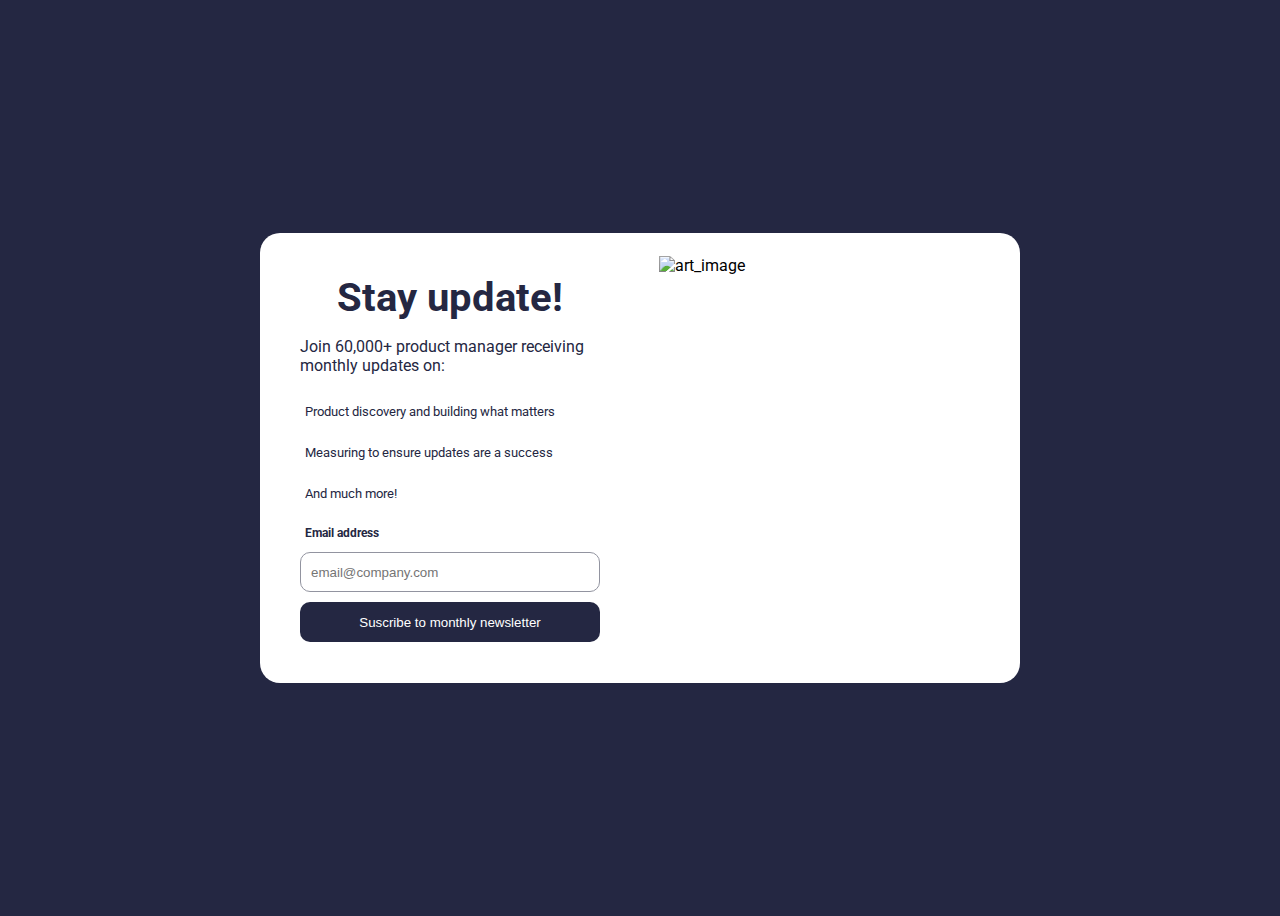
==== index.html @ 1f0d5687 "Add files via upload" ====
<!DOCTYPE html>
<html lang="en">
<head>
  <meta charset="UTF-8">
  <meta name="viewport" content="width=device-width, initial-scale=1.0"> 
  <link rel="stylesheet" href="./style.css">  
  <title>FM | Newsletter sign-up</title>
</head>
<body>
  <section class="login">
    <div class="login_user">
      <h1>
        Stay update!
      </h1>
      <p class="login_user_subt">
        Join 60,000+ product manager receiving monthly updates on: 
      </p>
      <div>
        <div class="login_user_advans">
          <img src="./assets/images/icon-list.svg" alt="" srcset="">
          <p>Product discovery and building what matters</p>
        </div>
        <div class="login_user_advans">
          <img src="./assets/images/icon-list.svg" alt="" srcset="">
          <p>Measuring to ensure updates are a success</p>
        </div>
        <div class="login_user_advans">
          <img src="./assets/images/icon-list.svg" alt="" srcset="">
          <p>And much more!</p>
        </div>
      </div>
      <div class="input_titles">
        <p class="login_user_input_title">Email address</p>
        <p class="login_user_input_title_invalid" id="email_invalid">valid Email address</p>
      </div>
      <input type="email" class="login_user_input" id="log_user_input" placeholder="email@company.com">
      <button class="login_user_btn" id="btn_register">Suscribe to monthly newsletter</button>
    </div>
    
    <div  class="login_image">
      <img src="./assets/images/illustration-sign-up-desktop.svg" alt="art_image" srcset="" class="login_image_img">
    </div>
  </section>

  <script type ="module" src="./script.mjs"></script>
</body>
</html>
---- style.css ----
@import url('https://fonts.googleapis.com/css2?family=Outfit:wght@400;700&family=Roboto:wght@100;300;400;500&display=swap');

*{
    box-sizing: border-box;
}
body{
    background-color: hsl(234, 29%, 20%);
    font-family: 'Roboto', sans-serif;
}
.login{
    height: 100vh;
    display: flex;
    justify-content: center;
    align-items: center;
}
.login_user{
    color: hsl(234, 29%, 20%);
    display: flex;
    flex-direction: column;
    justify-content: center;
    align-items: center;
    background-color: hsl(0, 0%, 100%);
    width: 380px;
    height: 450px;
    border-bottom-left-radius: 20px;
    border-top-left-radius: 20px;
}
.login_user h1{
    font-size: 40px;
    margin: 0px;
}
.login_user_subt{
    width: 300px;
}
.login_user_advans{
    width: 300px;
    font-size: 13px;
    display: flex;
    justify-content: start;
}
.login_user_advans p{
    margin-left: 5px;
}
.input_titles{
    width: 300px;
    display: flex;
}
.login_user_input_title{
    width: 300px;
    padding-left: 5px;
    text-align: left;
    font-size: 12px;
    font-weight: bold;
    color: hsl(234, 29%, 20%);
}
.login_user_input_title_invalid{
    display: none;
}
.login_user_input_title_showinvalid{
    margin: 2px;
    width: 300px;
    padding-left: 5px;
    text-align: right;
    font-size: 12px;
    font-weight: 400;
    color: hsl(4, 100%, 67%);
}
.login_user_input{
    width: 300px;
    height: 40px;
    border: 1px solid hsl(231, 7%, 60%);
    border-radius: 10px;
    padding-left: 10px;
    cursor: pointer;
}
.login_user_input_error{
    width: 300px;
    height: 40px;
    border: 1px solid hsl(4, 100%, 67%);
    background-color: hsl(4, 100%, 67%, 0.2);
    border-radius: 10px;
    padding-left: 10px;
}
.login_user_input_error::placeholder{
    color: hsl(4, 100%, 67%);
}
.login_user_btn{
    width: 300px;
    height: 40px;
    color: hsl(0, 0%, 100%);
    background-color: hsl(234, 29%, 20%);
    border: none;
    border-radius: 10px;
    margin-top: 10px;
}
.login_user_btn:hover{
    cursor: pointer;
    background-color: hsl(4, 100%, 67%);
}
.login_image{
    background-color: hsl(0, 0%, 100%);
    width: 380px;
    height: 450px;
    border-bottom-right-radius: 20px;
    border-top-right-radius: 20px;
    display: flex;
    justify-content: center;
    align-items: center;
}
.login_image_img{
    width:90%;
    height:90%;
}

/* SECTION SUCCES CARDS */

.success_section{
    height: 100vh;
    display: flex;
    justify-content: center;
    align-items: center;
    background-color: hsl(234, 29%, 20%);
}
.success_card{
    width: 350px;
    height: 350px;
    background-color: hsl(0, 0%, 100%);
    border-radius: 20px;
    display: flex;
    flex-direction: column;
    justify-content: center;
    align-items: baseline;
}
.success_card img{
    width: 13%;
    margin-left: 30px;
    margin-bottom: 10px;
}
.success_card h1{
    margin: 10px;
    font-size: 40px;
}
.success_card p{
    width: 80%;
    margin: 0;
    font-size: 12px;
}
.email_acount{
    font-weight: bold;
}
.success_card button{
    width: 280px;
    height: 40px;
    margin-top: 20px;
    background-color: hsl(234, 29%, 20%);
    color: hsl(0, 0%, 100%);
    border: none;
    border-radius: 10px;
}
.success_card button:hover{
    cursor: pointer;
    background-color: hsl(4, 100%, 67%);
}

@media only screen and (max-width: 620px) {
    .login{
        display: flex;
        flex-direction: column-reverse;
        justify-content: center;
        align-items: center;
    }
    .login_user {
        width: 375px;
        height: 500px;
        border-bottom-left-radius: 0px;
        border-top-left-radius: 0px;
    }
    .login_image{
        width: 375px;
        height: 300px;
        border-bottom-right-radius: 0px;
        border-top-right-radius: 0px;
    }
    .login_image_img{
        width:100%;
        height:100%;
        object-fit: cover;
        border-bottom-right-radius: 10px;
        border-bottom-left-radius: 10px;

    }
    .success_section{
        height: 100vh;
        display: flex;
        justify-content: center;
        align-items: center;
        background-color: hsl(0, 0%, 100%);
    }
    .success_card{
        width: 350px;
        height: 600px;
        background-color: hsl(0, 0%, 100%);
        border-radius: 20px;
        display: flex;
        flex-direction: column;
        justify-content: center;
        align-items: baseline;
    }
    .success_card p{
        width: 80%;
        margin: 0;
        font-size: 12px;
        margin-top: 10px;
        margin-bottom: 190px;
    }
}
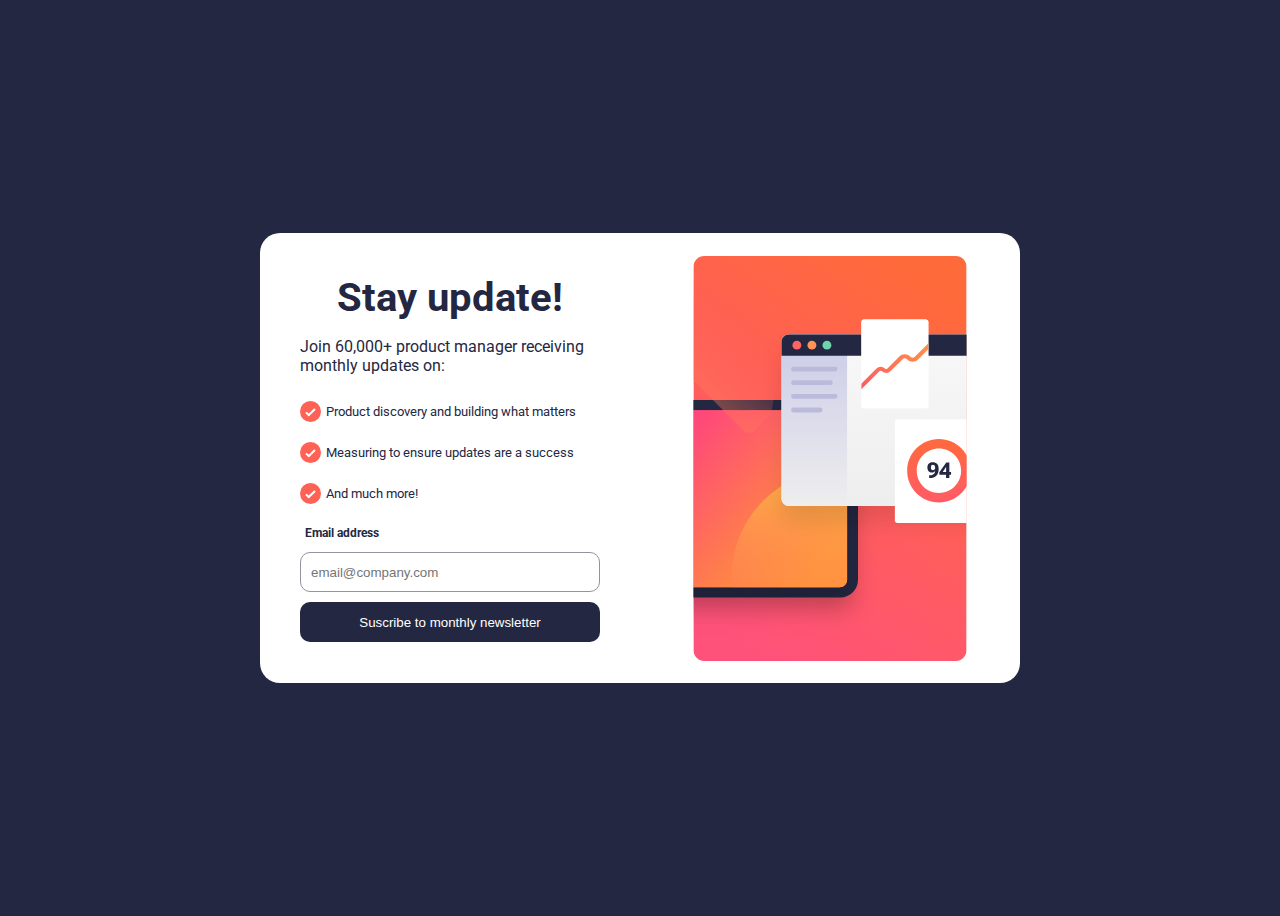
==== commit 833e0332: "Update index.html" ====
--- a/index.html
+++ b/index.html
@@ -17,15 +17,15 @@
       </p>
       <div>
         <div class="login_user_advans">
-          <img src="./assets/images/icon-list.svg" alt="" srcset="">
+          <img src="./icon-list.svg" alt="" srcset="">
           <p>Product discovery and building what matters</p>
         </div>
         <div class="login_user_advans">
-          <img src="./assets/images/icon-list.svg" alt="" srcset="">
+          <img src="./icon-list.svg" alt="" srcset="">
           <p>Measuring to ensure updates are a success</p>
         </div>
         <div class="login_user_advans">
-          <img src="./assets/images/icon-list.svg" alt="" srcset="">
+          <img src="./icon-list.svg" alt="" srcset="">
           <p>And much more!</p>
         </div>
       </div>
@@ -38,10 +38,10 @@
     </div>
     
     <div  class="login_image">
-      <img src="./assets/images/illustration-sign-up-desktop.svg" alt="art_image" srcset="" class="login_image_img">
+      <img src="./illustration-sign-up-desktop.svg" alt="art_image" srcset="" class="login_image_img">
     </div>
   </section>
 
   <script type ="module" src="./script.mjs"></script>
 </body>
-</html>+</html>
